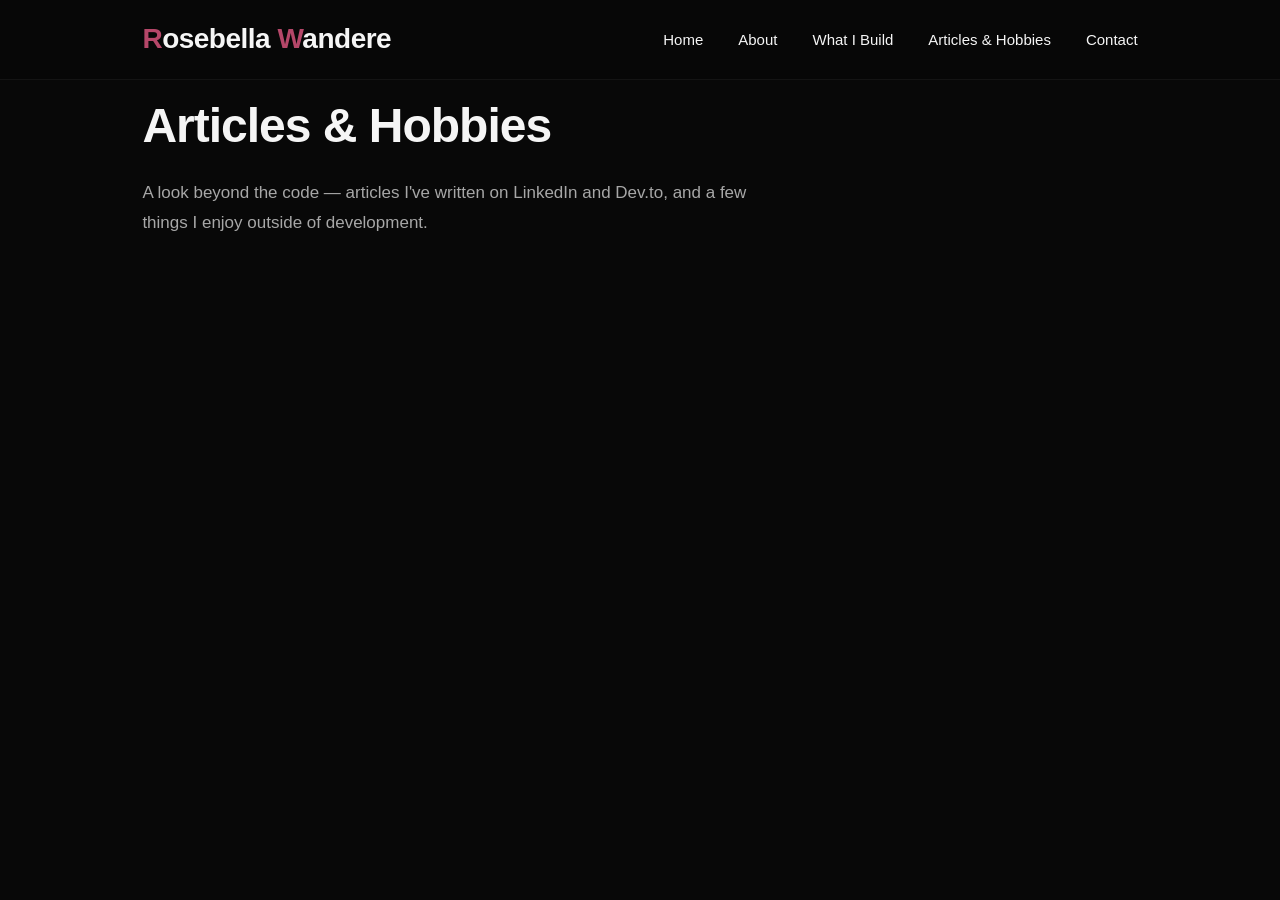
==== articles-hobbies.html @ 2672eb79 "Add a page for articles and hobbies, update nav and page banner" ====
<!DOCTYPE html>
<html lang="en">
<head>
    <meta charset="UTF-8">
    <meta name="viewport" content="width=device-width, initial-scale=1.0">
    <title>Articles &amp; Hobbies</title>
    <link rel="icon" type="image/svg+xml" href="./Images/favicon.svg">
    <link rel="stylesheet" href="./css/style.css">
    <link
      href="https://unpkg.com/boxicons@2.1.4/css/boxicons.min.css"
      rel="stylesheet"
    />
</head>
<body>
    <nav>
      <div class="container nav-container">
        <a href="index.html" style="text-decoration:none;">
          <h1 class="logo"><span>R</span>osebella <span>W</span>andere</h1>
        </a>

        <!-- Mobile menu button -->
        <button
          class="menu-toggle"
          id="menu-toggle"
          aria-label="Open navigation menu"
          aria-expanded="false"
        >
          <i class="bx bx-menu"></i>
        </button>

        <ul class="nav-links" id="nav-links">
          <li>
            <a href="index.html#home">Home</a>
          </li>

          <li>
            <a href="index.html#about">About</a>
          </li>

          <li>
            <a href="index.html#what-i-build">What I Build</a>
          </li>

          <li>
            <a href="articles-hobbies.html">Articles &amp; Hobbies</a>
          </li>

          <li>
            <a href="index.html#contact">Contact</a>
          </li>
        </ul>
      </div>
    </nav>
    <section class="page-banner">
      <div class="container">
        <h2 class="section-title">Articles &amp; Hobbies</h2>
        <p class="section-intro">
          A look beyond the code — articles I've written on LinkedIn and
          Dev.to, and a few things I enjoy outside of development.
        </p>
      </div>
    </section>
    
</body>
</html>
---- css/style.css ----
* {
  margin: 0;
  padding: 0;
  box-sizing: border-box;
}

html {
  scroll-behavior: smooth;
}

body {
  font-family: "Segoe UI", Tahoma, Geneva, Verdana, sans-serif;
  background: #080808;
  color: #f5f5f5;
  line-height: 1.6;
}

a {
  color: inherit;
}

img {
  max-width: 100%;
  display: block;
}

button {
  font: inherit;
}

.container {
  width: 100%;
  max-width: 1200px;
  margin: 0 auto;
  padding: 0 8%;
}

/* =========================================================
   2. DESIGN VARIABLES
   ========================================================= */

:root {
  --bg-primary: #080808;
  --bg-secondary: #171717;
  --bg-card: #111111;

  --text-primary: #f5f5f5;
  --text-secondary: #a7a7a7;

  --accent: #b54769;
  --accent-hover: #d65b80;

  --border: #292929;

  --container-width: 1200px;

  --section-spacing: 100px;

  --transition: 0.3s ease;
}
/* =========================================================
   3. HEADER / HERO
   ========================================================= */

#home {
  min-height: 100vh;
  position: relative;
  background: #111111;
  display: flex;
  flex-direction: column;
}

/* ---------- Navigation ---------- */

nav {
  width: 100%;
  min-height: 80px;

  display: flex;
  align-items: center;

  position: fixed;
  top: 0;
  left: 0;
  z-index: 1000;

  background: rgba(8, 8, 8, 0.95);
  border-bottom: 1px solid rgba(255, 255, 255, 0.05);

  backdrop-filter: blur(10px);
}

.nav-container {
  display: flex;
  align-items: center;
  justify-content: space-between;

  width: 100%;
}

/* ---------- Logo ---------- */

.logo {
  font-size: 28px;
  font-weight: 700;
  letter-spacing: -0.5px;
}

.logo span {
  color: var(--accent);
}

/* ---------- Navigation links ---------- */

.nav-links {
  display: flex;
  align-items: center;
  gap: 35px;

  list-style: none;
}

.nav-links li a {
  position: relative;

  color: var(--text-primary);
  text-decoration: none;

  font-size: 15px;
  font-weight: 500;

  transition: color var(--transition);
}

.nav-links li a::after {
  content: "";

  position: absolute;
  left: 0;
  bottom: -7px;

  width: 0;
  height: 2px;

  background: var(--accent);

  transition: width var(--transition);
}

.nav-links li a:hover {
  color: var(--accent-hover);
}

.nav-links li a:hover::after {
  width: 100%;
}
.menu-toggle {
  display: none;

  background: none;
  border: none;

  color: var(--text-primary);

  font-size: 30px;

  cursor: pointer;
}
/* ---------- Hero ---------- */

.hero {
  min-height: 100vh;

  display: flex;
  align-items: center;
  justify-content: center;
}

.header-text {
  width: 100%;
  max-width: 900px;
  padding: 90px 85px;
  background: #080808;
  border: 1px solid #292929;
  border-radius: 16px;
  box-shadow: 0 20px 50px rgba(0, 0, 0, 0.25);
}

.greeting {
  margin-bottom: 15px;

  color: var(--accent);

  font-size: 20px;
  font-weight: 600;
}

.header-text h2 {
  max-width: 750px;
  margin-bottom: 28px;

  color: var(--text-primary);

  font-size: clamp(42px, 6vw, 72px);
  line-height: 1.05;
  font-weight: 700;
  letter-spacing: -2px;
}

.hero-description {
  max-width: 650px;

  margin-bottom: 40px;

  color: var(--text-secondary);

  font-size: 18px;
  line-height: 1.8;
}

/* ---------- Hero buttons ---------- */

.hero-buttons {
  display: flex;
  flex-wrap: wrap;
  gap: 15px;
}

.btn {
  display: inline-flex;
  align-items: center;
  justify-content: center;

  min-width: 140px;

  padding: 12px 22px;

  border: 1px solid var(--accent);
  border-radius: 6px;

  background: var(--accent);
  color: #ffffff;

  text-decoration: none;

  font-size: 15px;
  font-weight: 600;

  transition:
    background var(--transition),
    border-color var(--transition),
    transform var(--transition);
}

.btn:hover {
  background: var(--accent-hover);
  border-color: var(--accent-hover);

  transform: translateY(-3px);
}

.btn-outline {
  background: transparent;
  border-color: var(--border);
}

.btn-outline:hover {
  background: var(--bg-card);
  border-color: var(--accent);
}

/* =========================================================
   4. GENERAL SECTION STYLES
   ========================================================= */

section {
  padding: var(--section-spacing) 0;
}

.section-title {
  margin-bottom: 25px;

  color: var(--text-primary);

  font-size: clamp(34px, 4vw, 48px);
  line-height: 1.1;
  font-weight: 700;
  letter-spacing: -1px;
}

.section-intro {
  max-width: 650px;

  color: var(--text-secondary);

  font-size: 17px;
  line-height: 1.8;
}

/* =========================================================
   5. ABOUT SECTION
   ========================================================= */

#about {
  background: var(--bg-primary);
}

.about-content {
  display: grid;
  grid-template-columns: 280px 1fr;
  gap: 70px;

  align-items: center;
}

/* ---------- About image ---------- */

.about-image img {
  width: 100%;

  border-radius: 16px;

  border: 1px solid var(--border);

  filter: grayscale(15%);
}

/* ---------- About text ---------- */

.about-text > p {
  max-width: 700px;

  margin-bottom: 18px;

  color: var(--text-secondary);

  font-size: 16px;
}

/* =========================================================
   6. TECHNICAL TABS
   ========================================================= */

.technical-tabs {
  margin-top: 40px;
}

.tab-titles {
  display: flex;
  gap: 35px;

  margin-bottom: 30px;

  border-bottom: 1px solid var(--border);
}

.tab-links {
  position: relative;

  padding: 0 0 12px;

  border: none;
  background: none;

  color: var(--text-secondary);

  font-size: 16px;
  font-weight: 600;

  cursor: pointer;

  transition: color var(--transition);
}

.tab-links:hover {
  color: var(--text-primary);
}

.tab-links::after {
  content: "";

  position: absolute;
  left: 0;
  bottom: -1px;

  width: 0;
  height: 2px;

  background: var(--accent);

  transition: width var(--transition);
}

.tab-links.active-link {
  color: var(--text-primary);
}

.tab-links.active-link::after {
  width: 100%;
}

/* ---------- Tab content ---------- */

.tab-contents {
  display: none;
}

.tab-contents.active-tab {
  display: block;
}

.tab-contents ul {
  display: flex;
  flex-wrap: wrap;
  gap: 10px;

  list-style: none;
}

.tab-contents li {
  padding: 8px 14px;

  background: var(--bg-card);

  border: 1px solid var(--border);
  border-radius: 5px;

  color: var(--text-secondary);

  font-size: 14px;

  transition:
    border-color var(--transition),
    color var(--transition);
}

.tab-contents li:hover {
  color: var(--text-primary);
  border-color: var(--accent);
}

/* =========================================================
   7. WHAT I BUILD
   ========================================================= */

#what-i-build {
  background: var(--bg-secondary);
}

.build-list {
  display: grid;
  grid-template-columns: repeat(3, 1fr);
  gap: 25px;

  margin-top: 50px;
}

.build-card {
  padding: 35px;

  background: var(--bg-card);

  border: 1px solid var(--border);
  border-radius: 12px;

  transition:
    transform var(--transition),
    border-color var(--transition);
}

.build-card:hover {
  transform: translateY(-6px);

  border-color: var(--accent);
}

.build-card i {
  display: inline-block;

  margin-bottom: 20px;

  color: var(--accent);

  font-size: 42px;
}

.build-card h3 {
  margin-bottom: 12px;

  font-size: 23px;
  font-weight: 600;
}

.build-card p {
  color: var(--text-secondary);

  font-size: 15px;
  line-height: 1.7;
}

/* =========================================================
   8. FEATURED PROJECTS
   ========================================================= */

.featured-projects {
  margin-top: 90px;
}

.subsection-title {
  margin-bottom: 30px;

  font-size: 28px;
  font-weight: 600;
}

.project-card {
  position: relative;

  margin-bottom: 25px;

  padding: 35px;

  background: var(--bg-primary);

  border: 1px solid var(--border);
  border-radius: 12px;

  transition:
    transform var(--transition),
    border-color var(--transition);
}

.project-card:hover {
  transform: translateY(-5px);
  border-color: var(--accent);
}

.project-content {
  max-width: 760px;
}

.project-status {
  margin-bottom: 8px;

  color: var(--accent);

  font-size: 13px;
  font-weight: 600;

  text-transform: uppercase;
  letter-spacing: 1px;
}

.project-card h3 {
  margin-bottom: 12px;

  font-size: 28px;
}

.project-card p {
  margin-bottom: 20px;

  color: var(--text-secondary);

  line-height: 1.7;
}

/* ---------- Project technologies ---------- */

.project-tech {
  display: flex;
  flex-wrap: wrap;
  gap: 8px;

  margin-bottom: 25px;
}

.project-tech span {
  padding: 5px 10px;

  background: var(--bg-card);

  border: 1px solid var(--border);
  border-radius: 4px;

  color: var(--text-secondary);

  font-size: 12px;
}

/* ---------- Project links ---------- */

.project-link {
  display: inline-flex;
  align-items: center;
  gap: 6px;

  color: var(--text-primary);

  text-decoration: none;

  font-size: 14px;
  font-weight: 600;

  transition: color var(--transition);
}

.project-link i {
  font-size: 18px;

  transition: transform var(--transition);
}

.project-link:hover {
  color: var(--accent);
}

.project-link:hover i {
  transform: translateX(4px);
}
/* =========================================================
   9. CONTACT
   ========================================================= */

#contact {
  background: var(--bg-primary);
}

.contact-content {
  max-width: 700px;
}

.contact-text > p {
  max-width: 600px;

  margin-bottom: 30px;

  color: var(--text-secondary);

  font-size: 17px;
  line-height: 1.8;
}

/* ---------- Contact items ---------- */

.contact-item {
  display: flex;
  align-items: center;
  gap: 12px;

  width: fit-content;

  margin-bottom: 18px;

  color: var(--text-secondary);

  text-decoration: none;

  transition: color var(--transition);
}

.contact-item i {
  color: var(--accent);

  font-size: 23px;
}

.contact-item:hover {
  color: var(--text-primary);
}

/* ---------- Social icons ---------- */

.social-icons {
  display: flex;
  gap: 15px;

  margin: 30px 0;
}

.social-icons a {
  width: 44px;
  height: 44px;

  display: flex;
  align-items: center;
  justify-content: center;

  border: 1px solid var(--border);
  border-radius: 50%;

  color: var(--text-secondary);

  text-decoration: none;

  transition:
    color var(--transition),
    border-color var(--transition),
    transform var(--transition);
}

.social-icons a i {
  font-size: 21px;
}

.social-icons a:hover {
  color: var(--accent);

  border-color: var(--accent);

  transform: translateY(-4px);
}

/* =========================================================
   10. FOOTER
   ========================================================= */

footer {
  padding: 25px 0;

  border-top: 1px solid var(--border);

  background: var(--bg-primary);

  color: #777;

  text-align: center;

  font-size: 13px;
}

/* =========================================================
   11. FOCUS / ACCESSIBILITY
   ========================================================= */

a:focus-visible,
button:focus-visible {
  outline: 2px solid var(--accent);
  outline-offset: 4px;
}

/* =========================================================
   12. TABLET
   ========================================================= */

@media (max-width: 900px) {
  .container {
    padding: 0 6%;
  }

  .build-list {
    grid-template-columns: 1fr;
  }

  .about-content {
    grid-template-columns: 220px 1fr;
    gap: 40px;
  }
}

/* =========================================================
   13. MOBILE
   ========================================================= */

@media (max-width: 600px) {
  :root {
    --section-spacing: 75px;
  }

  .container {
    padding: 0 6%;
  }

  /* ---------- Navigation ---------- */

  nav {
    min-height: 70px;
  }

  .nav-container {
    position: relative;

    display: flex;
    flex-direction: row;
    align-items: center;
    justify-content: space-between;

    padding-top: 15px;
    padding-bottom: 15px;
  }

  .logo {
    font-size: 24px;
    margin: 0;
  }

  .nav-links {
    width: 100%;

    flex-direction: column;
    align-items: flex-start;

    gap: 12px;
  }

  .nav-links li a {
    font-size: 14px;
  }
  /* ---------- Hamburger button ---------- */

  .menu-toggle {
    display: block;

    width: 42px;
    height: 42px;

    display: flex;
    align-items: center;
    justify-content: center;

    cursor: pointer;
  }

  .menu-toggle i {
    font-size: 30px;
  }

  /* ---------- Hidden navigation ---------- */

  .nav-links {
    position: absolute;

    top: 70px;
    left: 0;

    width: 100%;

    display: none;

    flex-direction: column;
    align-items: flex-start;

    gap: 0;

    padding: 15px 6% 20px;

    background: #080808;

    border-top: 1px solid var(--border);
    border-bottom: 1px solid var(--border);
  }

  /* ---------- Open navigation ---------- */

  .nav-links.active {
    display: flex;
  }

  .nav-links li {
    width: 100%;
  }

  .nav-links li a {
    display: block;

    padding: 12px 0;

    font-size: 15px;
  }

  /* ---------- Hero ---------- */
  #home {
    min-height: 100vh;
  }

  .hero {
    min-height: 90vh;
    padding-top: 100px;
    padding-bottom: 50px;
  }

  .header-text {
    padding: 40px 25px;
    border-radius: 12px;
  }

  .greeting {
    font-size: 17px;
  }

  .header-text h2 {
    font-size: 42px;
    letter-spacing: -1px;
  }

  .hero-description {
    font-size: 16px;
  }

  .hero-buttons {
    flex-direction: column;
    align-items: flex-start;
  }

  .btn {
    width: 100%;
    max-width: 220px;
  }

  /* ---------- About ---------- */

  .about-content {
    grid-template-columns: 1fr;
    gap: 35px;
  }

  .about-image {
    max-width: 250px;
  }

  .section-title {
    font-size: 36px;
  }

  /* ---------- Tabs ---------- */

  .tab-titles {
    gap: 20px;
    overflow-x: auto;
  }

  .tab-links {
    flex-shrink: 0;

    font-size: 14px;
  }

  .tab-contents ul {
    gap: 8px;
  }

  /* ---------- Build cards ---------- */

  .build-list {
    grid-template-columns: 1fr;

    margin-top: 35px;
  }

  .build-card {
    padding: 28px;
  }

  /* ---------- Projects ---------- */

  .featured-projects {
    margin-top: 65px;
  }

  .project-card {
    padding: 28px;
  }

  .project-card h3 {
    font-size: 24px;
  }

  /* ---------- Contact ---------- */

  .social-icons {
    margin: 25px 0;
  }
}
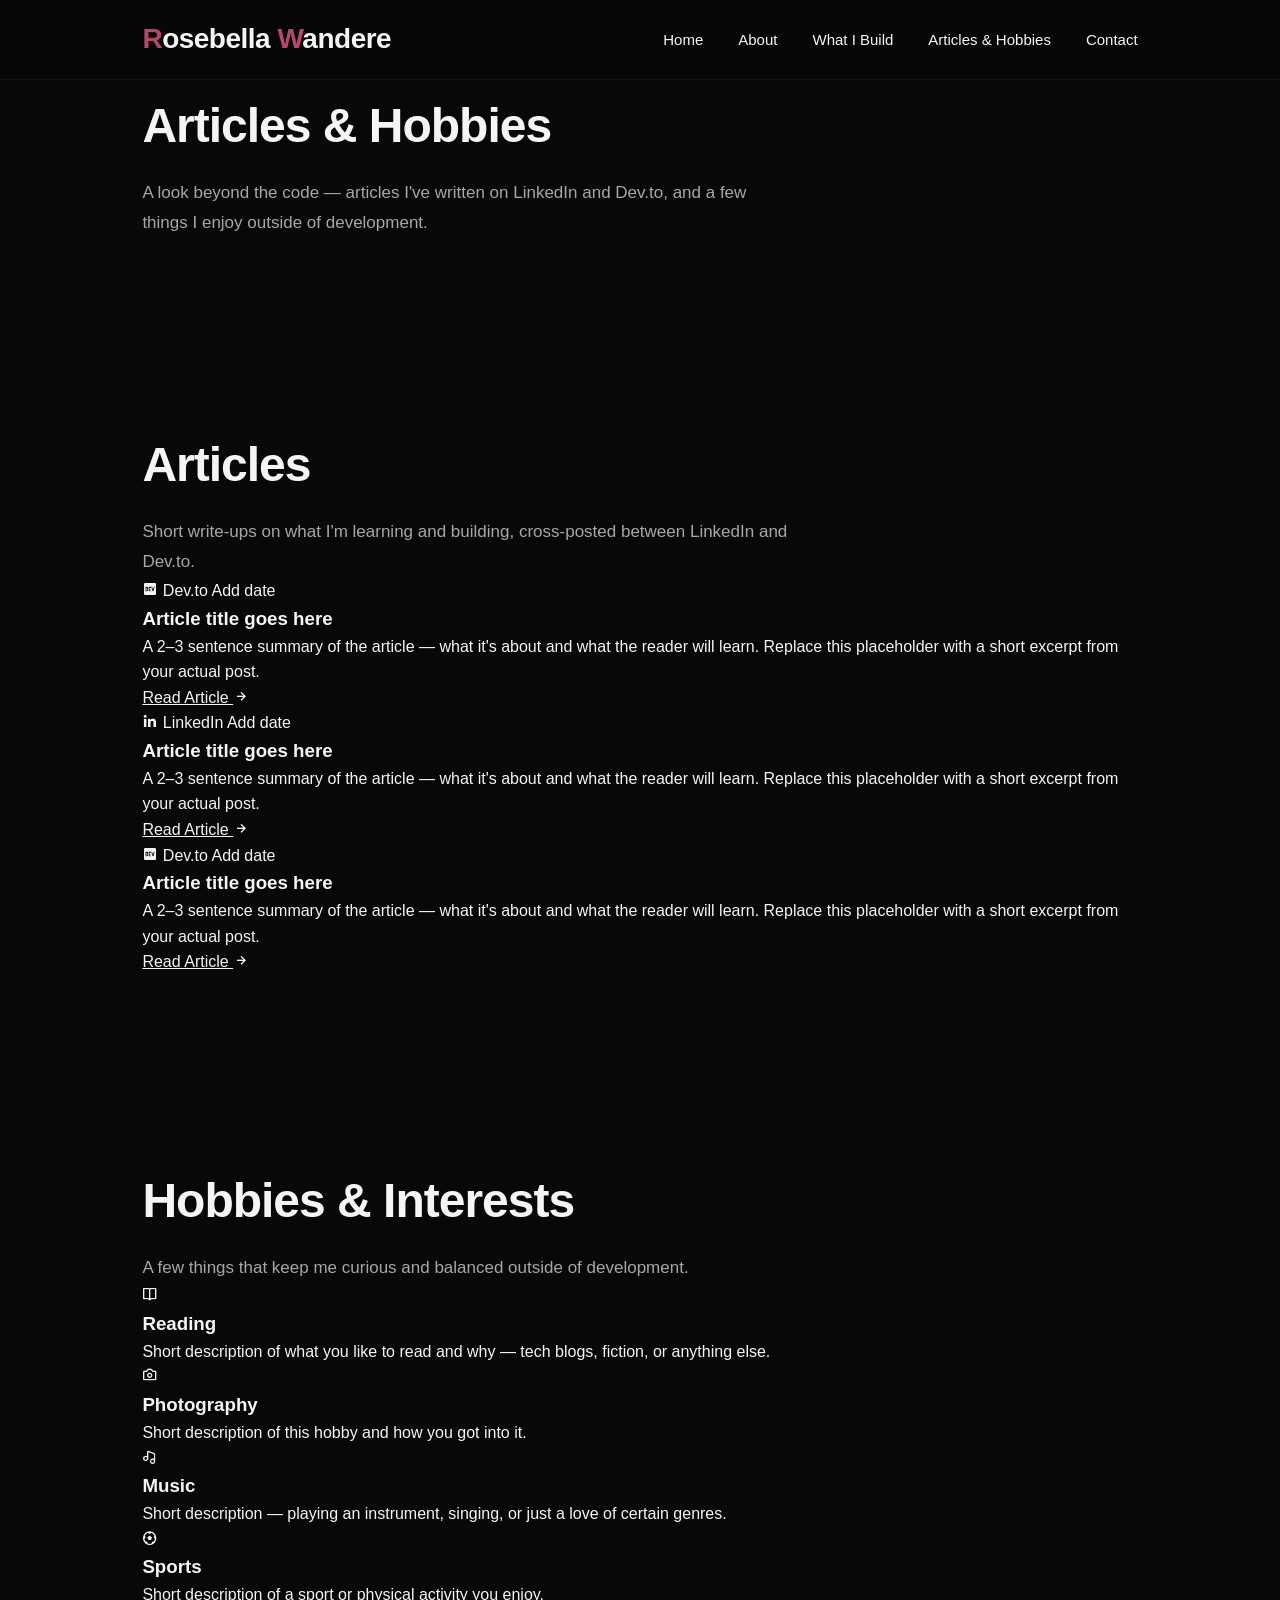
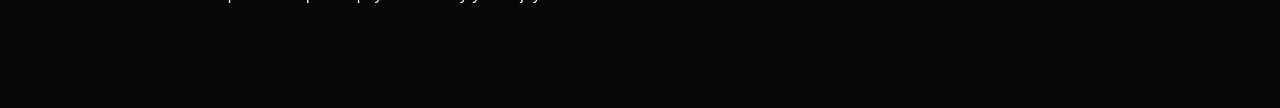
==== commit 9b2095e0: "add articles and hobbies in the main section" ====
--- a/articles-hobbies.html
+++ b/articles-hobbies.html
@@ -60,6 +60,119 @@
         </p>
       </div>
     </section>
-    
+    <main>
+        <section id="articles">
+        <div class="container">
+          <h2 class="section-title">Articles</h2>
+          <p class="section-intro">
+            Short write-ups on what I'm learning and building, cross-posted
+            between LinkedIn and Dev.to.
+          </p>
+
+          <div class="articles-grid">
+            <!-- TODO: Replace with your real Dev.to / LinkedIn articles (title, summary, link, date) -->
+            <article class="article-card">
+              <div class="article-meta">
+                <span class="article-source devto">
+                  <i class="bx bxl-dev-to"></i> Dev.to
+                </span>
+                <span class="article-date">Add date</span>
+              </div>
+              <h3>Article title goes here</h3>
+              <p>
+                A 2–3 sentence summary of the article — what it's about and
+                what the reader will learn. Replace this placeholder with a
+                short excerpt from your actual post.
+              </p>
+              <a href="#" class="article-link" target="_blank" rel="noopener noreferrer">
+                Read Article <i class="bx bx-right-arrow-alt"></i>
+              </a>
+            </article>
+
+            <article class="article-card">
+              <div class="article-meta">
+                <span class="article-source linkedin">
+                  <i class="bx bxl-linkedin"></i> LinkedIn
+                </span>
+                <span class="article-date">Add date</span>
+              </div>
+              <h3>Article title goes here</h3>
+              <p>
+                A 2–3 sentence summary of the article — what it's about and
+                what the reader will learn. Replace this placeholder with a
+                short excerpt from your actual post.
+              </p>
+              <a href="#" class="article-link" target="_blank" rel="noopener noreferrer">
+                Read Article <i class="bx bx-right-arrow-alt"></i>
+              </a>
+            </article>
+
+            <article class="article-card">
+              <div class="article-meta">
+                <span class="article-source devto">
+                  <i class="bx bxl-dev-to"></i> Dev.to
+                </span>
+                <span class="article-date">Add date</span>
+              </div>
+              <h3>Article title goes here</h3>
+              <p>
+                A 2–3 sentence summary of the article — what it's about and
+                what the reader will learn. Replace this placeholder with a
+                short excerpt from your actual post.
+              </p>
+              <a href="#" class="article-link" target="_blank" rel="noopener noreferrer">
+                Read Article <i class="bx bx-right-arrow-alt"></i>
+              </a>
+            </article>
+          </div>
+        </div>
+      </section>
+      <section id="hobbies">
+        <div class="container">
+          <h2 class="section-title">Hobbies &amp; Interests</h2>
+          <p class="section-intro">
+            A few things that keep me curious and balanced outside of
+            development.
+          </p>
+
+          <div class="hobbies-grid">
+            <!-- TODO: Replace with your real hobbies -->
+            <article class="hobby-card">
+              <i class="bx bx-book-open"></i>
+              <h3>Reading</h3>
+              <p>
+                Short description of what you like to read and why — tech
+                blogs, fiction, or anything else.
+              </p>
+            </article>
+
+            <article class="hobby-card">
+              <i class="bx bx-camera"></i>
+              <h3>Photography</h3>
+              <p>
+                Short description of this hobby and how you got into it.
+              </p>
+            </article>
+
+            <article class="hobby-card">
+              <i class="bx bx-music"></i>
+              <h3>Music</h3>
+              <p>
+                Short description — playing an instrument, singing, or just
+                a love of certain genres.
+              </p>
+            </article>
+
+            <article class="hobby-card">
+              <i class="bx bx-football"></i>
+              <h3>Sports</h3>
+              <p>
+                Short description of a sport or physical activity you enjoy.
+              </p>
+            </article>
+          </div>
+        </div>
+      </section>
+    </main>
 </body>
 </html>
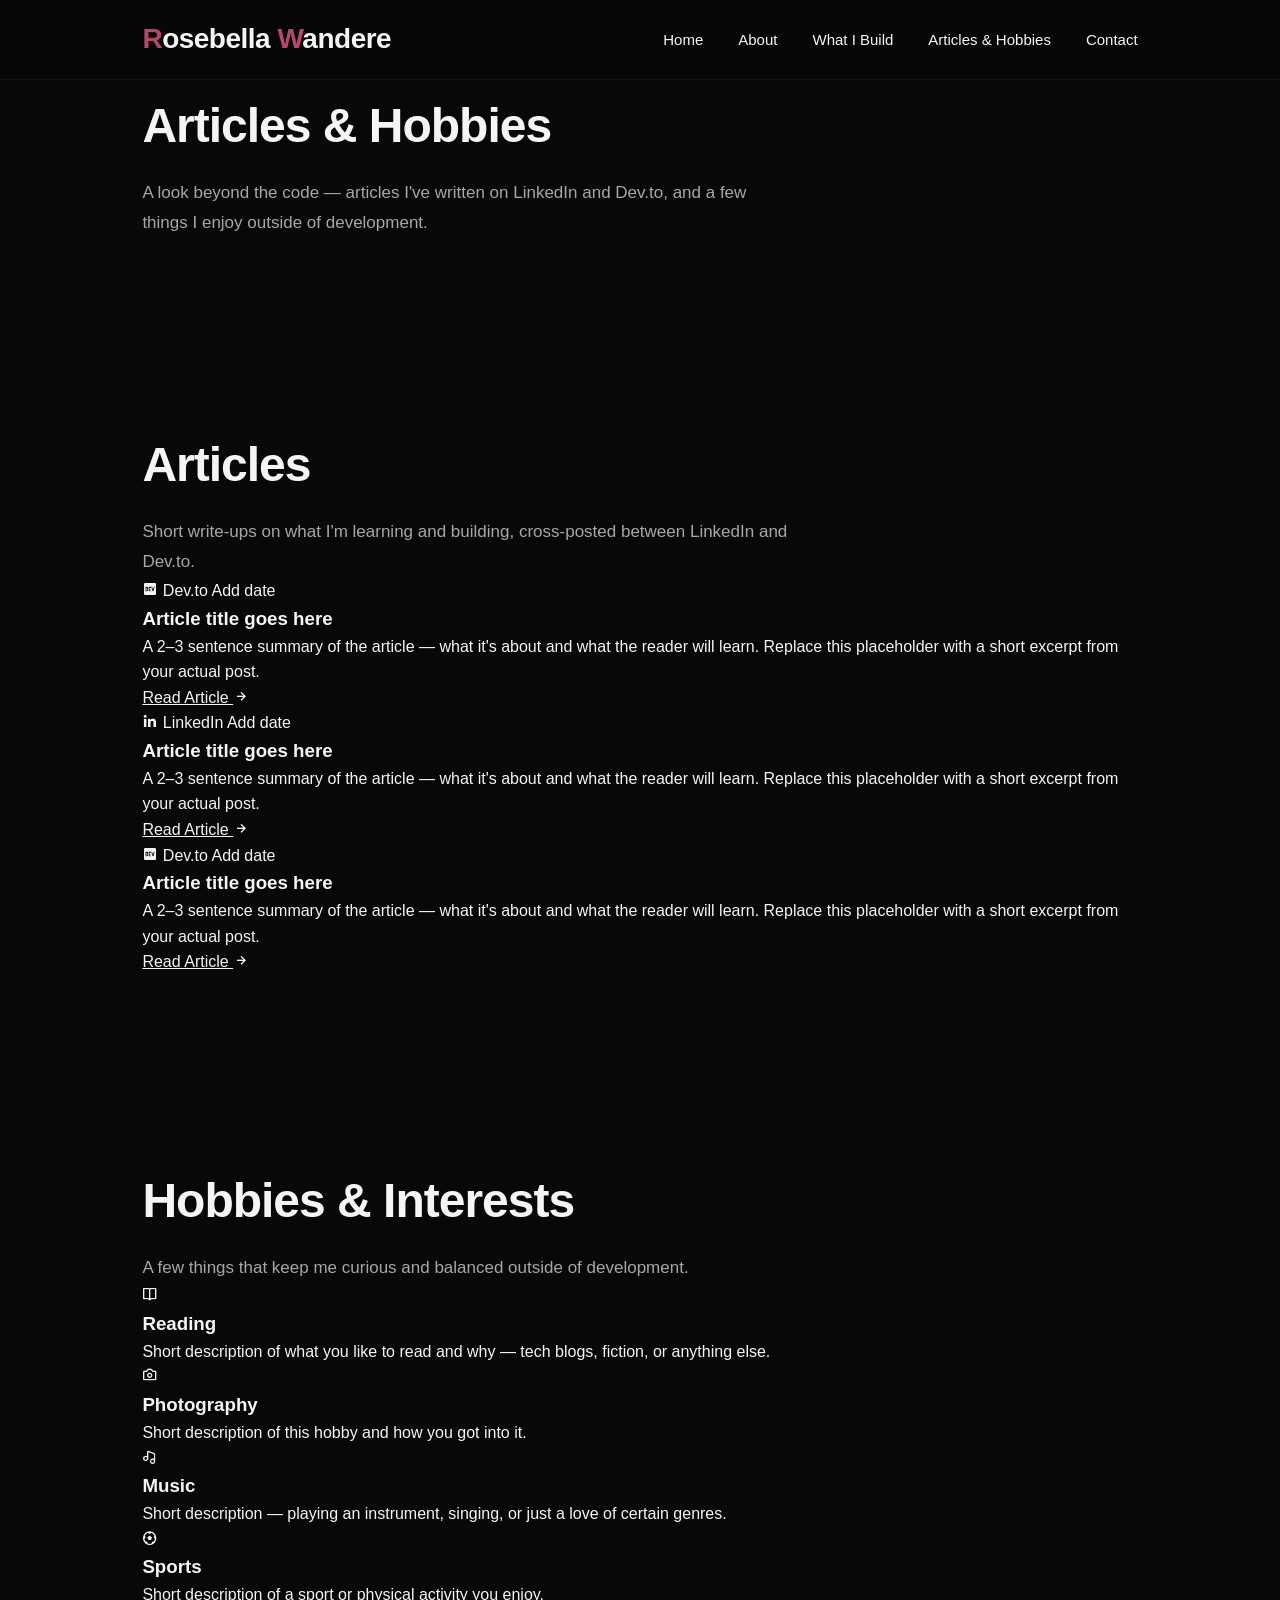
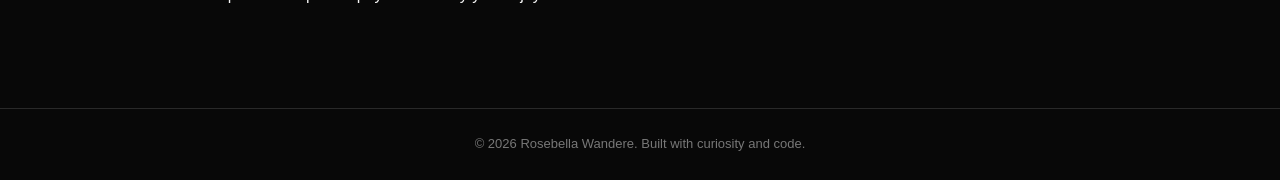
==== commit 66f8a3c4: "add footer and mobile navigation script in  articles-hobbies page" ====
--- a/articles-hobbies.html
+++ b/articles-hobbies.html
@@ -174,5 +174,42 @@
         </div>
       </section>
     </main>
+    <footer>
+        <div class="container">
+        <p>&copy; 2026 Rosebella Wandere. Built with curiosity and code.</p>
+      </div>
+    </footer>
+    <script>
+         /* ==================== MOBILE NAVIGATION ==================== */
+
+      const menuToggle = document.getElementById("menu-toggle");
+      const navLinks = document.getElementById("nav-links");
+
+      menuToggle.addEventListener("click", function () {
+        navLinks.classList.toggle("active");
+
+        const isOpen = navLinks.classList.contains("active");
+
+        menuToggle.setAttribute("aria-expanded", isOpen);
+
+        menuToggle.innerHTML = isOpen
+          ? '<i class="bx bx-x"></i>'
+          : '<i class="bx bx-menu"></i>';
+      });
+
+      /* Close menu after clicking a navigation link */
+
+      const navigationLinks = document.querySelectorAll("#nav-links a");
+
+      navigationLinks.forEach(function (link) {
+        link.addEventListener("click", function () {
+          navLinks.classList.remove("active");
+
+          menuToggle.setAttribute("aria-expanded", "false");
+
+          menuToggle.innerHTML = '<i class="bx bx-menu"></i>';
+        });
+      });
+    </script>
 </body>
 </html>
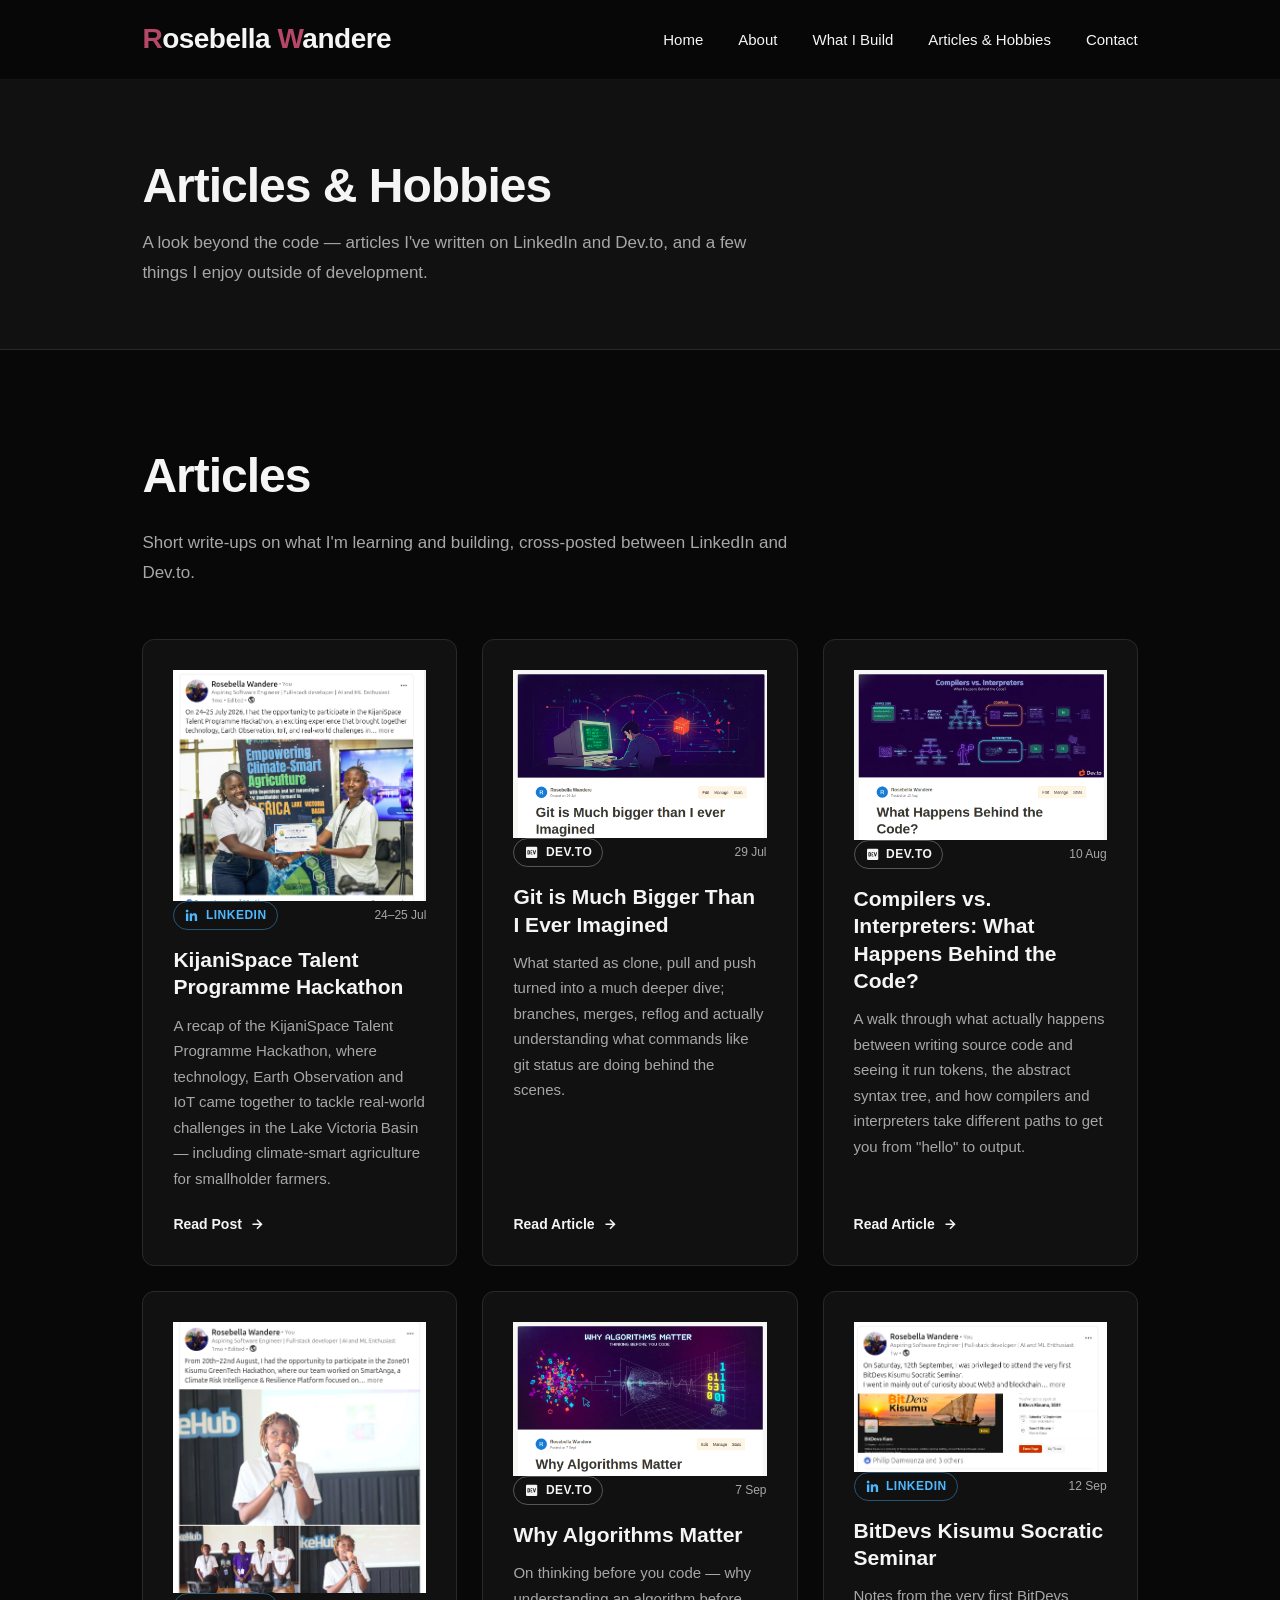
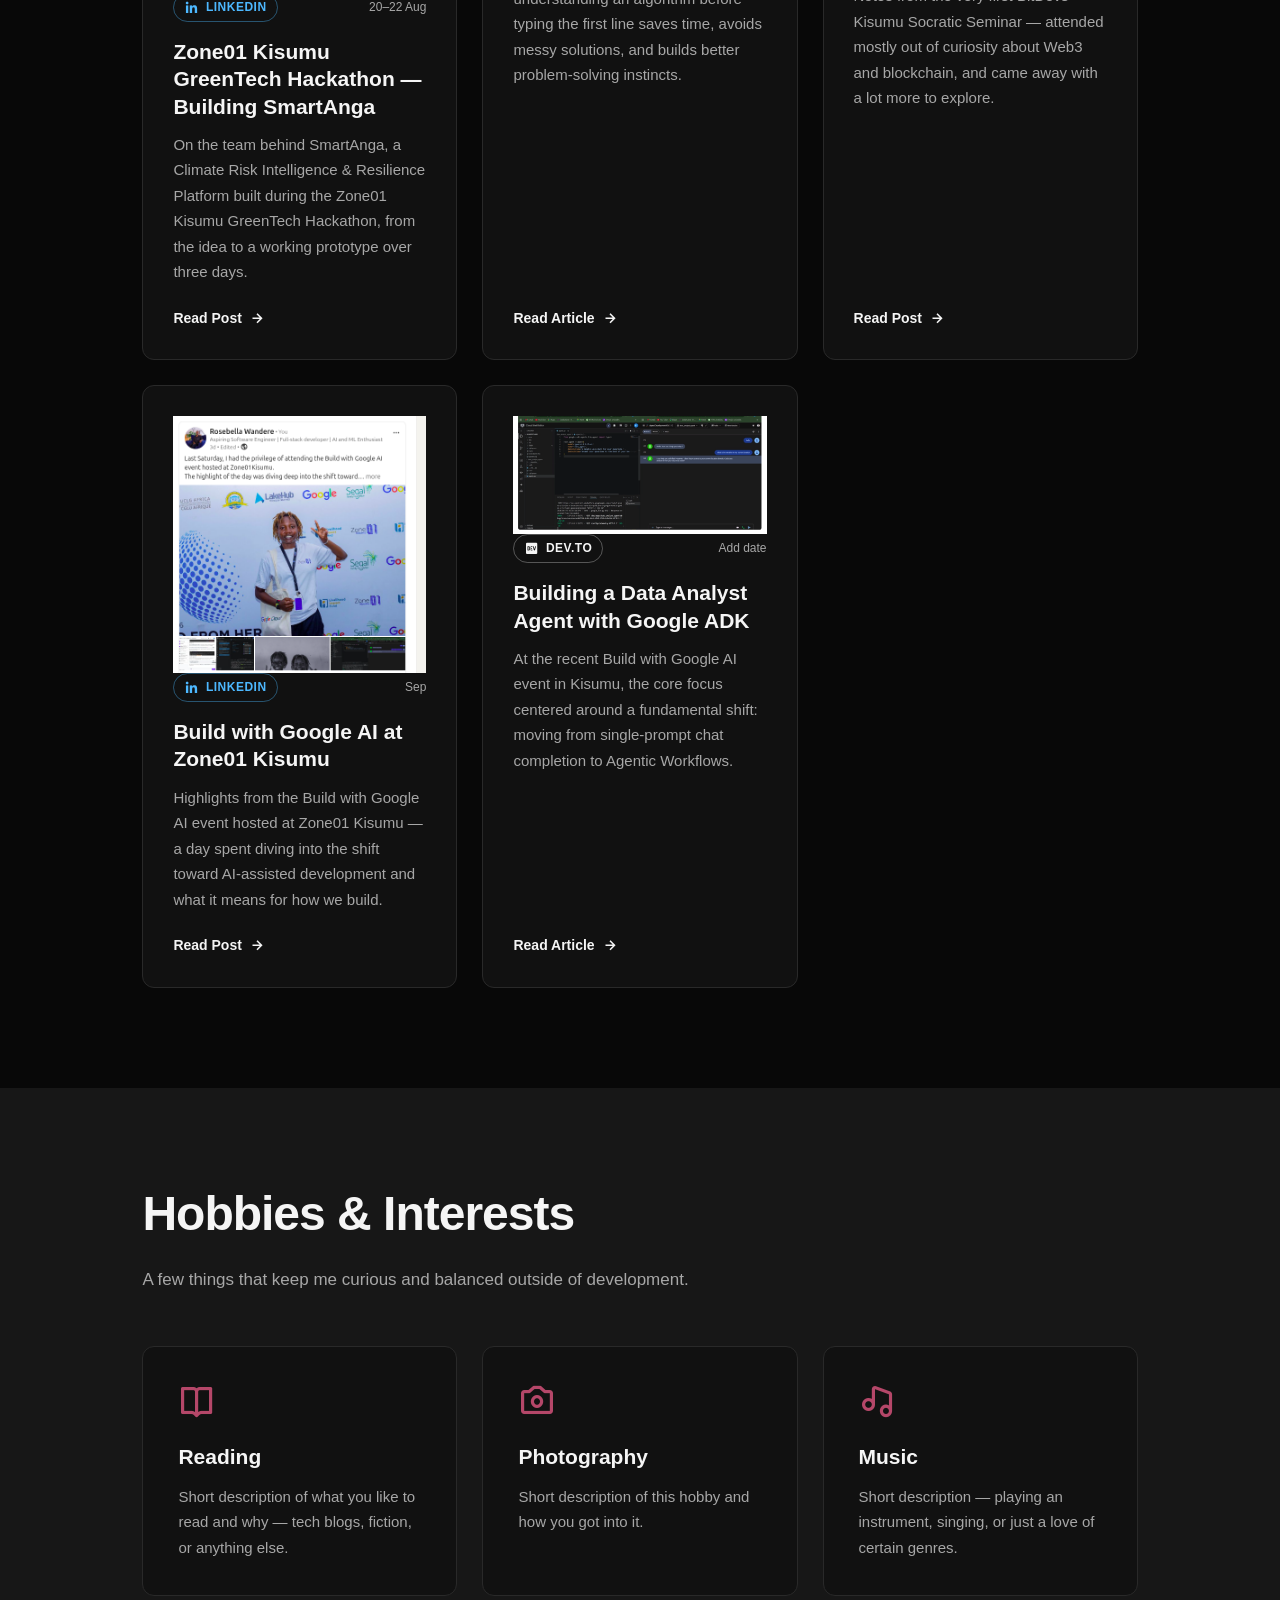
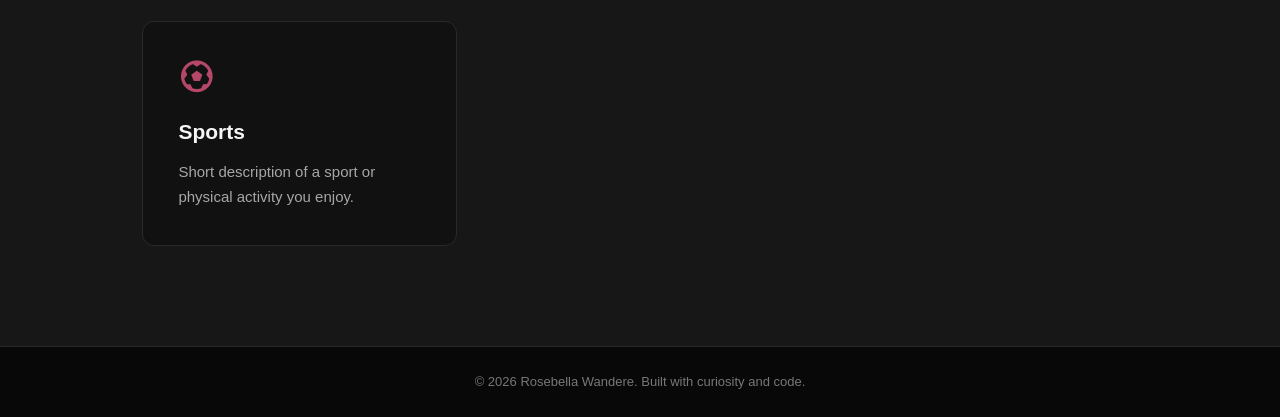
==== commit 58c54411: "add article images and links" ====
--- a/articles-hobbies.html
+++ b/articles-hobbies.html
@@ -72,55 +72,191 @@
           <div class="articles-grid">
             <!-- TODO: Replace with your real Dev.to / LinkedIn articles (title, summary, link, date) -->
             <article class="article-card">
+ <div class="article-thumb">
+                <img src="./Images/ln1.png" alt="LinkedIn post about the KijaniSpace Talent Programme Hackathon" />
+              </div>
+              <div class="article-meta">
+                <span class="article-source linkedin">
+                  <i class="bx bxl-linkedin"></i> LinkedIn
+                </span>
+                <span class="article-date">24–25 Jul</span>
+              </div>
+              <h3>KijaniSpace Talent Programme Hackathon</h3>
+              <p>
+                A recap of the KijaniSpace Talent Programme Hackathon, where
+                technology, Earth Observation and IoT came together to tackle
+                real-world challenges in the Lake Victoria Basin — including
+                climate-smart agriculture for smallholder farmers.
+              </p>
+              <!-- EDIT HERE: replace href="#" with the real post/article URL -->
+              <a href="https://lnkd.in/p/dk9Ygkid" class="article-link" target="_blank" rel="noopener noreferrer">
+                Read Post <i class="bx bx-right-arrow-alt"></i>
+              </a>
+            </article>
+
+            <article class="article-card">
+              <div class="article-thumb">
+                <img src="./Images/Dev1.png" alt="Cover image for the Dev.to article Git is Much Bigger Than I Ever Imagined" />
+              </div>
               <div class="article-meta">
                 <span class="article-source devto">
                   <i class="bx bxl-dev-to"></i> Dev.to
                 </span>
-                <span class="article-date">Add date</span>
-              </div>
-              <h3>Article title goes here</h3>
-              <p>
-                A 2–3 sentence summary of the article — what it's about and
-                what the reader will learn. Replace this placeholder with a
-                short excerpt from your actual post.
-              </p>
-              <a href="#" class="article-link" target="_blank" rel="noopener noreferrer">
+                <span class="article-date">29 Jul</span>
+              </div>
+              <h3>Git is Much Bigger Than I Ever Imagined</h3>
+              <p>
+                What started as clone, pull and push turned into a much
+                deeper dive; branches, merges, reflog and actually
+                understanding what commands like git status are doing behind
+                the scenes.
+              </p>
+              <!-- EDIT HERE: replace href="#" with the real post/article URL -->
+              <a href="https://dev.to/bwandere/git-is-much-bigger-than-i-ever-imagined-2i7m" class="article-link" target="_blank" rel="noopener noreferrer">
                 Read Article <i class="bx bx-right-arrow-alt"></i>
               </a>
             </article>
 
             <article class="article-card">
+              <div class="article-thumb">
+                <img src="./Images/Dev3.png" alt="Cover image for the Dev.to article Compilers vs. Interpreters" />
+              </div>
+              <div class="article-meta">
+                <span class="article-source devto">
+                  <i class="bx bxl-dev-to"></i> Dev.to
+                </span>
+                <span class="article-date">10 Aug</span>
+              </div>
+              <h3>Compilers vs. Interpreters: What Happens Behind the Code?</h3>
+              <p>
+                A walk through what actually happens between writing source
+                code and seeing it run tokens, the abstract syntax tree,
+                and how compilers and interpreters take different paths to
+                get you from "hello" to output.
+              </p>
+              <!-- EDIT HERE: replace href="#" with the real post/article URL -->
+              <a href="https://dev.to/bwandere/what-happens-behind-the-code-d27" class="article-link" target="_blank" rel="noopener noreferrer">
+                Read Article <i class="bx bx-right-arrow-alt"></i>
+              </a>
+            </article>
+            <!-- LinkedIn — Zone01 Kisumu GreenTech Hackathon / SmartAnga (20–22 Aug) -->
+            <article class="article-card">
+              <!-- CHANGED: photo thumbnail added below (source: Images/ln2.png) -->
+              <div class="article-thumb">
+                <img src="./Images/ln2.png" alt="LinkedIn post about the Zone01 Kisumu GreenTech Hackathon and SmartAnga" />
+              </div>
               <div class="article-meta">
                 <span class="article-source linkedin">
                   <i class="bx bxl-linkedin"></i> LinkedIn
                 </span>
-                <span class="article-date">Add date</span>
-              </div>
-              <h3>Article title goes here</h3>
-              <p>
-                A 2–3 sentence summary of the article — what it's about and
-                what the reader will learn. Replace this placeholder with a
-                short excerpt from your actual post.
-              </p>
-              <a href="#" class="article-link" target="_blank" rel="noopener noreferrer">
-                Read Article <i class="bx bx-right-arrow-alt"></i>
-              </a>
-            </article>
-
-            <article class="article-card">
+                <span class="article-date">20–22 Aug</span>
+              </div>
+              <h3>Zone01 Kisumu GreenTech Hackathon — Building SmartAnga</h3>
+              <p>
+                On the team behind SmartAnga, a Climate Risk Intelligence
+                &amp; Resilience Platform built during the Zone01 Kisumu
+                GreenTech Hackathon, from the idea to a working prototype
+                over three days.
+              </p>
+              <!-- EDIT HERE: replace href="#" with the real post/article URL -->
+              <a href="https://lnkd.in/p/dxx4n_Sh" class="article-link" target="_blank" rel="noopener noreferrer">
+                Read Post <i class="bx bx-right-arrow-alt"></i>
+              </a>
+            </article>
+
+            <!-- Dev.to — Why Algorithms Matter (7 Sep) -->
+            <article class="article-card">
+              <!-- CHANGED: photo thumbnail added below (source: Images/Dev2-cover.png, cropped from Dev2.png) -->
+              <div class="article-thumb">
+                <img src="./Images/Dev2.png" alt="Cover image for the Dev.to article Why Algorithms Matter" />
+              </div>
               <div class="article-meta">
                 <span class="article-source devto">
                   <i class="bx bxl-dev-to"></i> Dev.to
                 </span>
+                <span class="article-date">7 Sep</span>
+              </div>
+              <h3>Why Algorithms Matter</h3>
+              <p>
+                On thinking before you code — why understanding an algorithm
+                before typing the first line saves time, avoids messy
+                solutions, and builds better problem-solving instincts.
+              </p>
+              <!-- EDIT HERE: replace href="#" with the real post/article URL -->
+              <a href="https://dev.to/bwandere/why-algorithms-matter-1oco" class="article-link" target="_blank" rel="noopener noreferrer">
+                Read Article <i class="bx bx-right-arrow-alt"></i>
+              </a>
+            </article>
+
+            <!-- LinkedIn — BitDevs Kisumu Socratic Seminar (12 Sep) -->
+            <article class="article-card">
+              <!-- CHANGED: photo thumbnail added below (source: Images/ln3.png) -->
+              <div class="article-thumb">
+                <img src="./Images/ln3.png" alt="LinkedIn post about the BitDevs Kisumu Socratic Seminar" />
+              </div>
+              <div class="article-meta">
+                <span class="article-source linkedin">
+                  <i class="bx bxl-linkedin"></i> LinkedIn
+                </span>
+                <span class="article-date">12 Sep</span>
+              </div>
+              <h3>BitDevs Kisumu Socratic Seminar</h3>
+              <p>
+                Notes from the very first BitDevs Kisumu Socratic Seminar —
+                attended mostly out of curiosity about Web3 and blockchain,
+                and came away with a lot more to explore.
+              </p>
+              <!-- EDIT HERE: replace href="#" with the real post/article URL -->
+              <a href="https://lnkd.in/p/dErWj4jj" class="article-link" target="_blank" rel="noopener noreferrer">
+                Read Post <i class="bx bx-right-arrow-alt"></i>
+              </a>
+            </article>
+
+            <!-- LinkedIn — Build with Google AI at Zone01 Kisumu -->
+            <article class="article-card">
+              <!-- CHANGED: photo thumbnail added below (source: Images/ln4.png) -->
+              <div class="article-thumb">
+                <img src="./Images/ln4.png" alt="LinkedIn post about the Build with Google AI event at Zone01 Kisumu" />
+              </div>
+              <div class="article-meta">
+                <span class="article-source linkedin">
+                  <i class="bx bxl-linkedin"></i> LinkedIn
+                </span>
+                <span class="article-date">Sep</span>
+              </div>
+              <h3>Build with Google AI at Zone01 Kisumu</h3>
+              <p>
+                Highlights from the Build with Google AI event hosted at
+                Zone01 Kisumu — a day spent diving into the shift toward
+                AI-assisted development and what it means for how we build.
+              </p>
+      
+              <a href="https://lnkd.in/p/d8Mp_BBa" class="article-link" target="_blank" rel="noopener noreferrer">
+                Read Post <i class="bx bx-right-arrow-alt"></i>
+              </a>
+            </article>
+                <article class="article-card">
+              <!-- CHANGED: photo thumbnail added below (source: Images/Dev2-cover.png, cropped from Dev2.png) -->
+              <div class="article-thumb">
+                <img src="./Images/Dev4.png" alt="Cover image for the Dev.to article Why Algorithms Matter" />
+              </div>
+              <div class="article-meta">
+                <span class="article-source devto">
+                  <i class="bx bxl-dev-to"></i> Dev.to
+                </span>
+                <!-- EDIT HERE: add the real publish date -->
                 <span class="article-date">Add date</span>
               </div>
-              <h3>Article title goes here</h3>
-              <p>
-                A 2–3 sentence summary of the article — what it's about and
-                what the reader will learn. Replace this placeholder with a
-                short excerpt from your actual post.
-              </p>
-              <a href="#" class="article-link" target="_blank" rel="noopener noreferrer">
+              <!-- EDIT HERE: add the real title -->
+              <h3>Building a Data Analyst Agent with Google ADK</h3>
+              <!-- EDIT HERE: add a 2–3 sentence summary -->
+              <p>
+                At the recent Build with Google AI event in Kisumu, 
+                the core focus centered around a fundamental shift:
+                moving from single-prompt chat completion to Agentic Workflows.
+              </p>
+              <!-- EDIT HERE: replace href="#" with the real post/article URL -->
+              <a href="https://dev.to/bwandere/building-a-data-analyst-agent-with-google-adk-5349" class="article-link" target="_blank" rel="noopener noreferrer">
                 Read Article <i class="bx bx-right-arrow-alt"></i>
               </a>
             </article>
--- a/css/style.css
+++ b/css/style.css
@@ -738,6 +738,203 @@
   outline: 2px solid var(--accent);
   outline-offset: 4px;
 }
+/* =========================================================
+   11b. ARTICLES & HOBBIES PAGE
+   ========================================================= */
+
+/* ---------- Page banner (used on internal pages) ---------- */
+
+.page-banner {
+  background: #111111;
+  border-bottom: 1px solid var(--border);
+  padding: 160px 0 60px;
+}
+
+.page-banner .section-title {
+  margin-bottom: 15px;
+}
+
+/* ---------- Section split (articles / hobbies) ---------- */
+
+#articles {
+  background: var(--bg-primary);
+}
+
+#hobbies {
+  background: var(--bg-secondary);
+}
+
+/* ---------- Article cards ---------- */
+
+.articles-grid {
+  display: grid;
+  grid-template-columns: repeat(auto-fit, minmax(300px, 1fr));
+  gap: 25px;
+
+  margin-top: 50px;
+}
+
+.article-card {
+  display: flex;
+  flex-direction: column;
+
+  padding: 30px;
+
+  background: var(--bg-card);
+
+  border: 1px solid var(--border);
+  border-radius: 12px;
+
+  transition:
+    transform var(--transition),
+    border-color var(--transition);
+}
+
+.article-card:hover {
+  transform: translateY(-6px);
+  border-color: var(--accent);
+}
+
+.article-meta {
+  display: flex;
+  align-items: center;
+  justify-content: space-between;
+
+  margin-bottom: 16px;
+}
+
+.article-source {
+  display: inline-flex;
+  align-items: center;
+  gap: 6px;
+
+  padding: 4px 10px;
+
+  border: 1px solid var(--border);
+  border-radius: 20px;
+
+  font-size: 12px;
+  font-weight: 600;
+  text-transform: uppercase;
+  letter-spacing: 0.5px;
+}
+
+.article-source.linkedin {
+  color: #4db8ff;
+  border-color: rgba(77, 184, 255, 0.4);
+}
+
+.article-source.devto {
+  color: #f5f5f5;
+  border-color: rgba(245, 245, 245, 0.3);
+}
+
+.article-source i {
+  font-size: 15px;
+}
+
+.article-date {
+  color: var(--text-secondary);
+  font-size: 12px;
+}
+
+.article-card h3 {
+  margin-bottom: 12px;
+
+  font-size: 21px;
+  line-height: 1.3;
+}
+
+.article-card p {
+  flex-grow: 1;
+
+  margin-bottom: 22px;
+
+  color: var(--text-secondary);
+
+  font-size: 15px;
+  line-height: 1.7;
+}
+
+.article-link {
+  display: inline-flex;
+  align-items: center;
+  gap: 6px;
+
+  color: var(--text-primary);
+
+  text-decoration: none;
+
+  font-size: 14px;
+  font-weight: 600;
+
+  transition: color var(--transition);
+}
+
+.article-link i {
+  font-size: 18px;
+  transition: transform var(--transition);
+}
+
+.article-link:hover {
+  color: var(--accent);
+}
+
+.article-link:hover i {
+  transform: translateX(4px);
+}
+
+/* ---------- Hobby cards ---------- */
+
+.hobbies-grid {
+  display: grid;
+  grid-template-columns: repeat(auto-fit, minmax(240px, 1fr));
+  gap: 25px;
+
+  margin-top: 50px;
+}
+
+.hobby-card {
+  padding: 35px;
+
+  background: var(--bg-card);
+
+  border: 1px solid var(--border);
+  border-radius: 12px;
+
+  transition:
+    transform var(--transition),
+    border-color var(--transition);
+}
+
+.hobby-card:hover {
+  transform: translateY(-6px);
+  border-color: var(--accent);
+}
+
+.hobby-card i {
+  display: inline-block;
+
+  margin-bottom: 20px;
+
+  color: var(--accent);
+
+  font-size: 38px;
+}
+
+.hobby-card h3 {
+  margin-bottom: 10px;
+
+  font-size: 21px;
+  font-weight: 600;
+}
+
+.hobby-card p {
+  color: var(--text-secondary);
+
+  font-size: 15px;
+  line-height: 1.7;
+}
 
 /* =========================================================
    12. TABLET
@@ -970,4 +1167,22 @@
   .social-icons {
     margin: 25px 0;
   }
-}
+  /* ---------- Page banner ---------- */
+
+  .page-banner {
+    padding: 110px 0 40px;
+  }
+
+  /* ---------- Articles & hobbies ---------- */
+
+  .articles-grid,
+  .hobbies-grid {
+    grid-template-columns: 1fr;
+    margin-top: 35px;
+  }
+
+  .article-card,
+  .hobby-card {
+    padding: 26px;
+  }
+}
